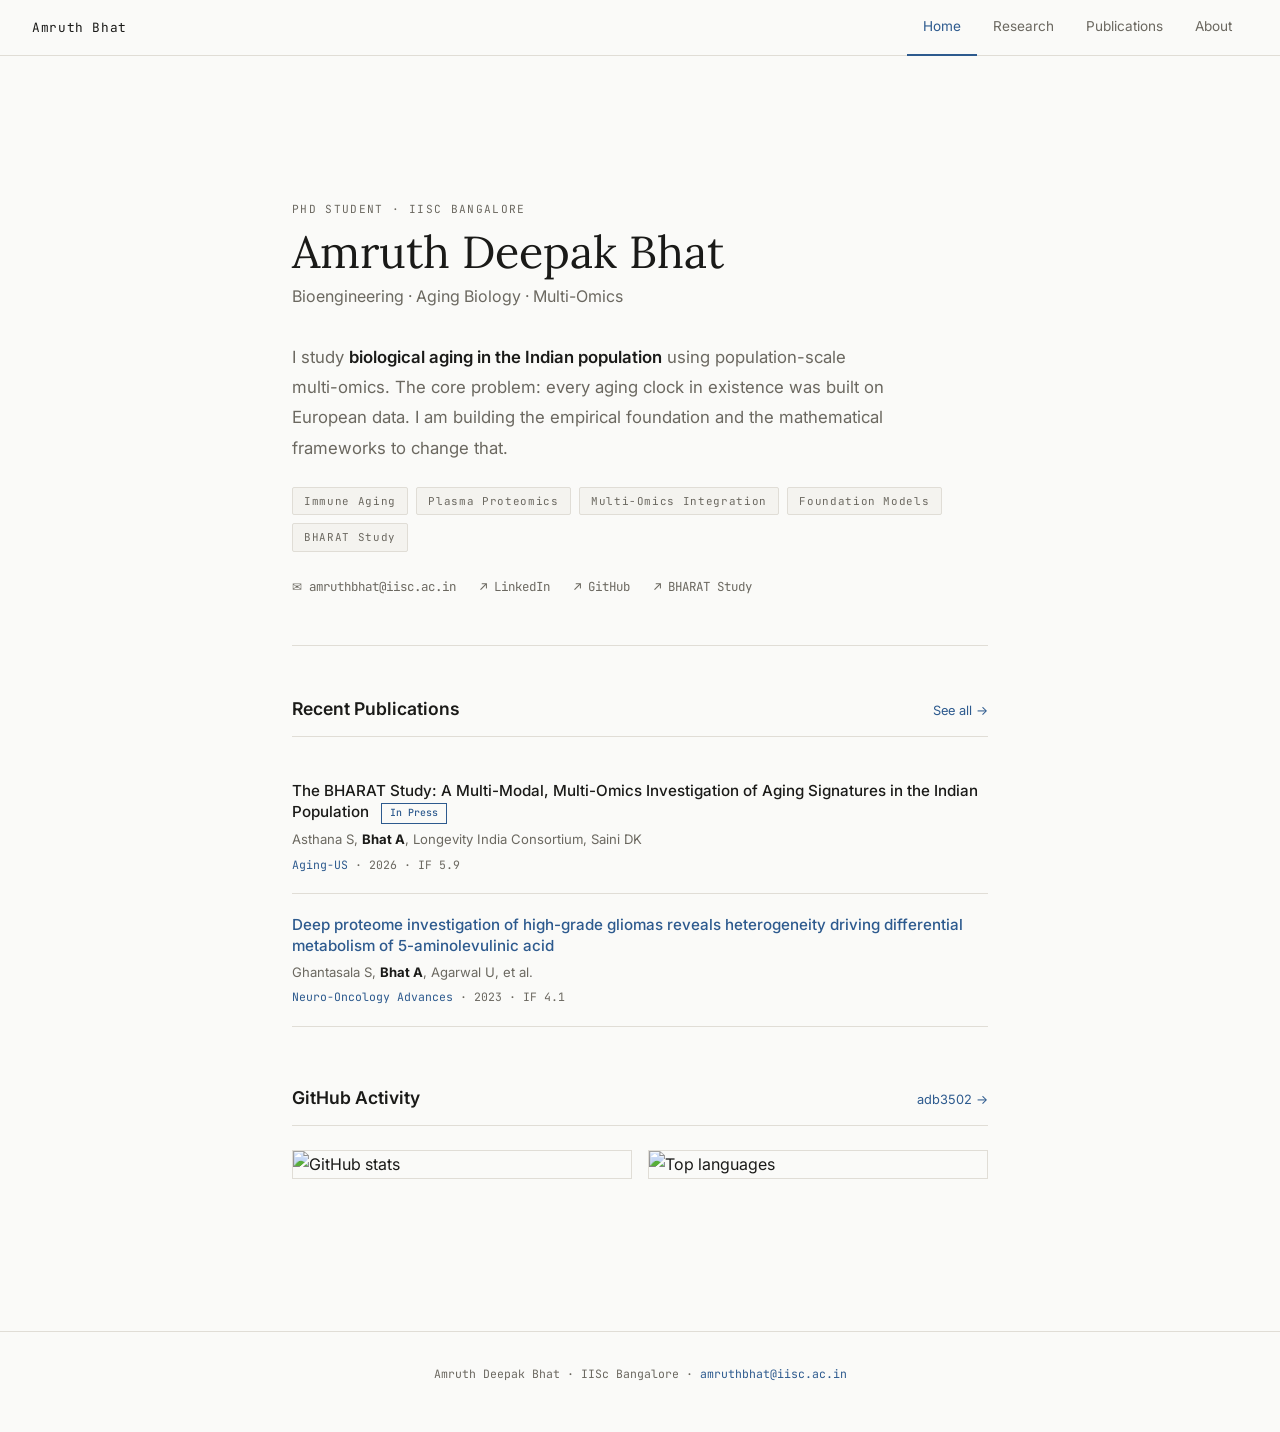
==== index.html @ d7d97cab "Initial commit of personal website Co-Authored-By: Claude Sonnet 4.6 <noreply@anthropic.com>" ====
<!DOCTYPE html>
<html lang="en">
<head>
<meta charset="UTF-8">
<meta name="viewport" content="width=device-width, initial-scale=1.0">
<title>Amruth Deepak Bhat</title>
<link rel="preconnect" href="https://fonts.googleapis.com">
<link href="https://fonts.googleapis.com/css2?family=Lora:ital,wght@0,400;0,600;1,400&family=Inter:wght@400;500;600&family=JetBrains+Mono:wght@300;400&display=swap" rel="stylesheet">
<link rel="stylesheet" href="style.css">
</head>
<body>

<nav>
  <a href="index.html" class="nav-brand">Amruth Bhat</a>
  <ul class="nav-links">
    <li><a href="index.html" class="active">Home</a></li>
    <li><a href="research.html">Research</a></li>
    <li><a href="publications.html">Publications</a></li>
    <li><a href="about.html">About</a></li>
  </ul>
</nav>

<main class="page">

  <div class="hero">
    <div class="label">PhD Student · IISc Bangalore</div>
    <h1 class="hero-name">Amruth Deepak Bhat</h1>
    <p class="hero-role">Bioengineering · Aging Biology · Multi-Omics</p>
    <p class="hero-bio">
      I study <strong>biological aging in the Indian population</strong> using population-scale multi-omics.
      The core problem: every aging clock in existence was built on European data.
      I am building the empirical foundation and the mathematical frameworks to change that.
    </p>
    <div class="tags">
      <span class="tag">Immune Aging</span>
      <span class="tag">Plasma Proteomics</span>
      <span class="tag">Multi-Omics Integration</span>
      <span class="tag">Foundation Models</span>
      <span class="tag">BHARAT Study</span>
    </div>
    <div class="contact-links">
      <a href="mailto:amruthbhat@iisc.ac.in">✉ amruthbhat@iisc.ac.in</a>
      <a href="https://linkedin.com/in/amruth-bhat" target="_blank">↗ LinkedIn</a>
      <a href="https://github.com/adb3502" target="_blank">↗ GitHub</a>
      <a href="https://www.longevity.iisc.ac.in/the-bharat-study" target="_blank">↗ BHARAT Study</a>
    </div>
  </div>

  <div class="section">
    <div class="section-header">
      <h2>Recent Publications</h2>
      <a href="publications.html">See all →</a>
    </div>

    <div class="pub-item">
      <div class="pub-title">The BHARAT Study: A Multi-Modal, Multi-Omics Investigation of Aging Signatures in the Indian Population <span class="pub-badge inpress">In Press</span></div>
      <div class="pub-authors">Asthana S, <strong>Bhat A</strong>, Longevity India Consortium, Saini DK</div>
      <div class="pub-venue"><span class="journal">Aging-US</span> · 2026 · IF 5.9</div>
    </div>

    <div class="pub-item">
      <div class="pub-title"><a href="https://doi.org/10.1093/noajnl/vdad065" target="_blank">Deep proteome investigation of high-grade gliomas reveals heterogeneity driving differential metabolism of 5-aminolevulinic acid</a></div>
      <div class="pub-authors">Ghantasala S, <strong>Bhat A</strong>, Agarwal U, et al.</div>
      <div class="pub-venue"><span class="journal">Neuro-Oncology Advances</span> · 2023 · IF 4.1</div>
    </div>
  </div>

  <div class="section">
    <div class="section-header">
      <h2>GitHub Activity</h2>
      <a href="https://github.com/adb3502" target="_blank">adb3502 →</a>
    </div>
    <div class="github-grid">
      <img src="https://github-readme-stats.vercel.app/api?username=adb3502&show_icons=true&hide_title=true&hide_border=true&bg_color=fafaf8&text_color=1a1a18&icon_color=2d5a8e&ring_color=2d5a8e&hide=stars" alt="GitHub stats" loading="lazy">
      <img src="https://github-readme-stats.vercel.app/api/top-langs/?username=adb3502&layout=compact&hide_border=true&bg_color=fafaf8&text_color=1a1a18&title_color=2d5a8e&hide_title=true" alt="Top languages" loading="lazy">
    </div>
  </div>

</main>

<footer>
  <p>Amruth Deepak Bhat · IISc Bangalore · <a href="mailto:amruthbhat@iisc.ac.in">amruthbhat@iisc.ac.in</a></p>
</footer>

</body>
</html>
---- style.css ----
*, *::before, *::after { box-sizing: border-box; margin: 0; padding: 0; }

:root {
  --bg: #fafaf8;
  --surface: #f4f3ef;
  --border: #e0ddd6;
  --text: #1a1a18;
  --text-muted: #6b6860;
  --accent: #2d5a8e;
  --accent-light: #e8f0f8;
  --mono: 'JetBrains Mono', 'Courier New', monospace;
  --serif: 'Lora', Georgia, serif;
  --sans: 'Inter', system-ui, sans-serif;
}

html { scroll-behavior: smooth; }

body {
  background: var(--bg);
  color: var(--text);
  font-family: var(--sans);
  font-size: 16px;
  line-height: 1.7;
}

a { color: var(--accent); text-decoration: none; }
a:hover { text-decoration: underline; }

/* NAV */
nav {
  background: var(--bg);
  border-bottom: 1px solid var(--border);
  position: sticky;
  top: 0;
  z-index: 100;
  padding: 0 2rem;
  display: flex;
  align-items: center;
  justify-content: space-between;
  height: 56px;
}
.nav-brand {
  font-family: var(--mono);
  font-size: 0.8rem;
  font-weight: 400;
  color: var(--text);
  letter-spacing: 0.05em;
  text-decoration: none;
}
.nav-brand:hover { text-decoration: none; color: var(--accent); }
.nav-links { display: flex; gap: 0; list-style: none; }
.nav-links a {
  font-size: 0.85rem;
  color: var(--text-muted);
  padding: 0 1rem;
  height: 56px;
  display: flex;
  align-items: center;
  border-bottom: 2px solid transparent;
  transition: color 0.15s, border-color 0.15s;
  text-decoration: none;
}
.nav-links a:hover, .nav-links a.active {
  color: var(--accent);
  border-bottom-color: var(--accent);
}

/* LAYOUT */
.page { max-width: 760px; margin: 0 auto; padding: 4rem 2rem 6rem; }
.page-wide { max-width: 1000px; margin: 0 auto; padding: 4rem 2rem 6rem; }

/* TYPOGRAPHY */
h1 { font-family: var(--serif); font-size: 2.2rem; font-weight: 400; line-height: 1.2; margin-bottom: 0.5rem; }
h2 { font-family: var(--serif); font-size: 1.5rem; font-weight: 400; margin-bottom: 1rem; margin-top: 3rem; }
h3 { font-size: 1rem; font-weight: 600; margin-bottom: 0.4rem; }
p { margin-bottom: 1rem; color: var(--text-muted); }
p strong { color: var(--text); font-weight: 600; }

.label {
  font-family: var(--mono);
  font-size: 0.7rem;
  letter-spacing: 0.12em;
  text-transform: uppercase;
  color: var(--text-muted);
  margin-bottom: 0.5rem;
}

/* HOME HERO */
.hero { padding: 5rem 0 3rem; border-bottom: 1px solid var(--border); margin-bottom: 3rem; }
.hero-name { font-family: var(--serif); font-size: 2.8rem; font-weight: 400; line-height: 1.1; margin-bottom: 0.4rem; }
.hero-role { font-size: 1rem; color: var(--text-muted); margin-bottom: 2rem; }
.hero-bio { font-size: 1.05rem; max-width: 600px; line-height: 1.8; color: var(--text-muted); }
.hero-bio strong { color: var(--text); }

/* TAGS */
.tags { display: flex; flex-wrap: wrap; gap: 0.5rem; margin: 1.5rem 0; }
.tag {
  font-family: var(--mono);
  font-size: 0.68rem;
  letter-spacing: 0.06em;
  padding: 0.25rem 0.7rem;
  background: var(--surface);
  border: 1px solid var(--border);
  color: var(--text-muted);
  border-radius: 2px;
}

/* SECTION */
.section { margin-bottom: 3.5rem; }
.section-header {
  display: flex;
  align-items: baseline;
  gap: 1rem;
  margin-bottom: 1.5rem;
  padding-bottom: 0.75rem;
  border-bottom: 1px solid var(--border);
}
.section-header h2 { margin: 0; font-size: 1.1rem; font-weight: 600; font-family: var(--sans); }
.section-header a { font-size: 0.8rem; color: var(--accent); margin-left: auto; }

/* PUB LIST */
.pub-item { padding: 1.2rem 0; border-bottom: 1px solid var(--border); }
.pub-item:first-child { border-top: 1px solid var(--border); }
.pub-title { font-size: 0.95rem; font-weight: 500; color: var(--text); margin-bottom: 0.3rem; line-height: 1.4; }
.pub-authors { font-size: 0.82rem; color: var(--text-muted); margin-bottom: 0.25rem; }
.pub-authors strong { color: var(--text); }
.pub-venue { font-family: var(--mono); font-size: 0.72rem; color: var(--text-muted); }
.pub-venue .journal { color: var(--accent); }
.pub-badge {
  display: inline-block;
  font-family: var(--mono);
  font-size: 0.62rem;
  padding: 0.15rem 0.5rem;
  border: 1px solid var(--border);
  color: var(--text-muted);
  margin-left: 0.5rem;
  vertical-align: middle;
}
.pub-badge.inpress { border-color: var(--accent); color: var(--accent); }

/* EXPERIENCE */
.exp-item { padding: 1.2rem 0; border-bottom: 1px solid var(--border); display: grid; grid-template-columns: 1fr auto; gap: 1rem; }
.exp-item:first-child { border-top: 1px solid var(--border); }
.exp-role { font-size: 0.95rem; font-weight: 600; color: var(--text); }
.exp-org { font-size: 0.85rem; color: var(--text-muted); }
.exp-date { font-family: var(--mono); font-size: 0.72rem; color: var(--text-muted); text-align: right; white-space: nowrap; }

/* GITHUB STATS */
.github-grid { display: grid; grid-template-columns: 1fr 1fr; gap: 1rem; }
.github-grid img { width: 100%; border: 1px solid var(--border); }

/* FOOTER */
footer {
  border-top: 1px solid var(--border);
  padding: 2rem;
  text-align: center;
  font-family: var(--mono);
  font-size: 0.72rem;
  color: var(--text-muted);
}

/* LINKS ROW */
.contact-links { display: flex; flex-wrap: wrap; gap: 1.5rem; margin-top: 1.5rem; }
.contact-links a {
  font-family: var(--mono);
  font-size: 0.78rem;
  color: var(--text-muted);
  display: flex;
  align-items: center;
  gap: 0.4rem;
  transition: color 0.15s;
  text-decoration: none;
}
.contact-links a:hover { color: var(--accent); }

@media (max-width: 600px) {
  .github-grid { grid-template-columns: 1fr; }
  .hero-name { font-size: 2rem; }
  nav { padding: 0 1rem; }
  .page, .page-wide { padding: 2rem 1rem 4rem; }
}
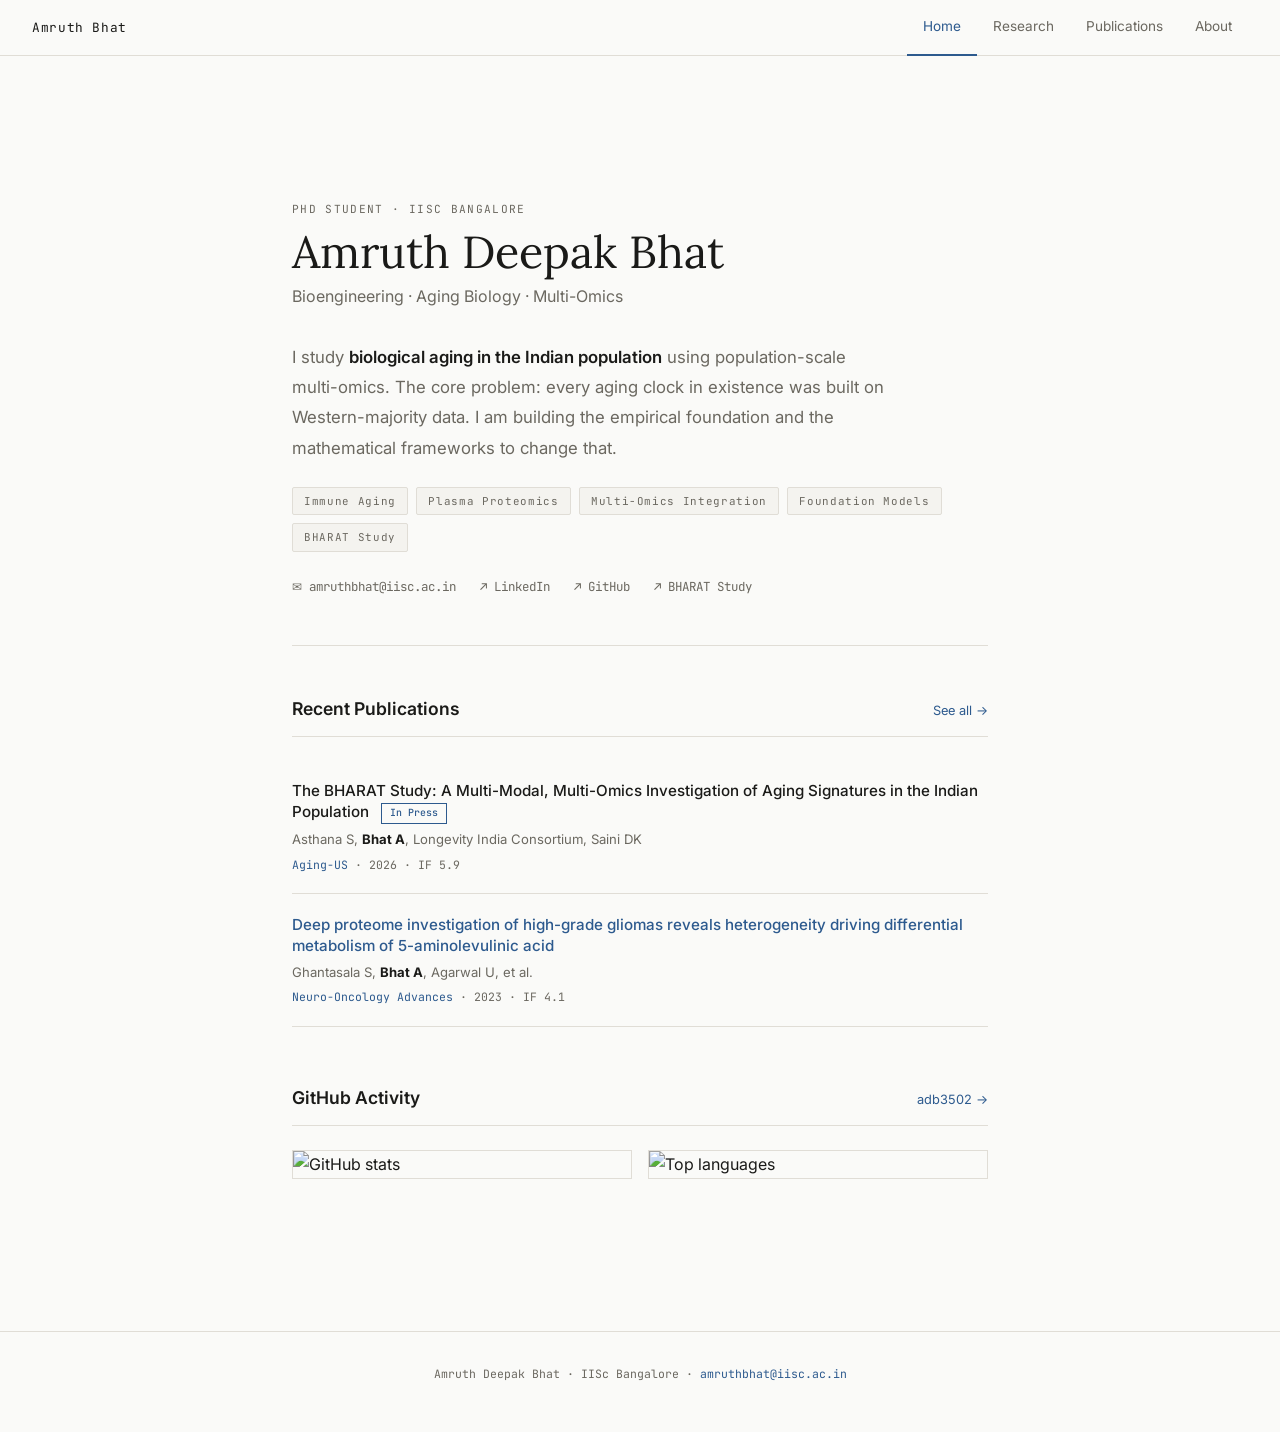
==== commit 23bceaf6: "Replace European with Western-majority, broaden cinema reference Co-Authored-By: Claude Sonnet 4.6 <" ====
--- a/index.html
+++ b/index.html
@@ -28,7 +28,7 @@
     <p class="hero-role">Bioengineering · Aging Biology · Multi-Omics</p>
     <p class="hero-bio">
       I study <strong>biological aging in the Indian population</strong> using population-scale multi-omics.
-      The core problem: every aging clock in existence was built on European data.
+      The core problem: every aging clock in existence was built on Western-majority data.
       I am building the empirical foundation and the mathematical frameworks to change that.
     </p>
     <div class="tags">
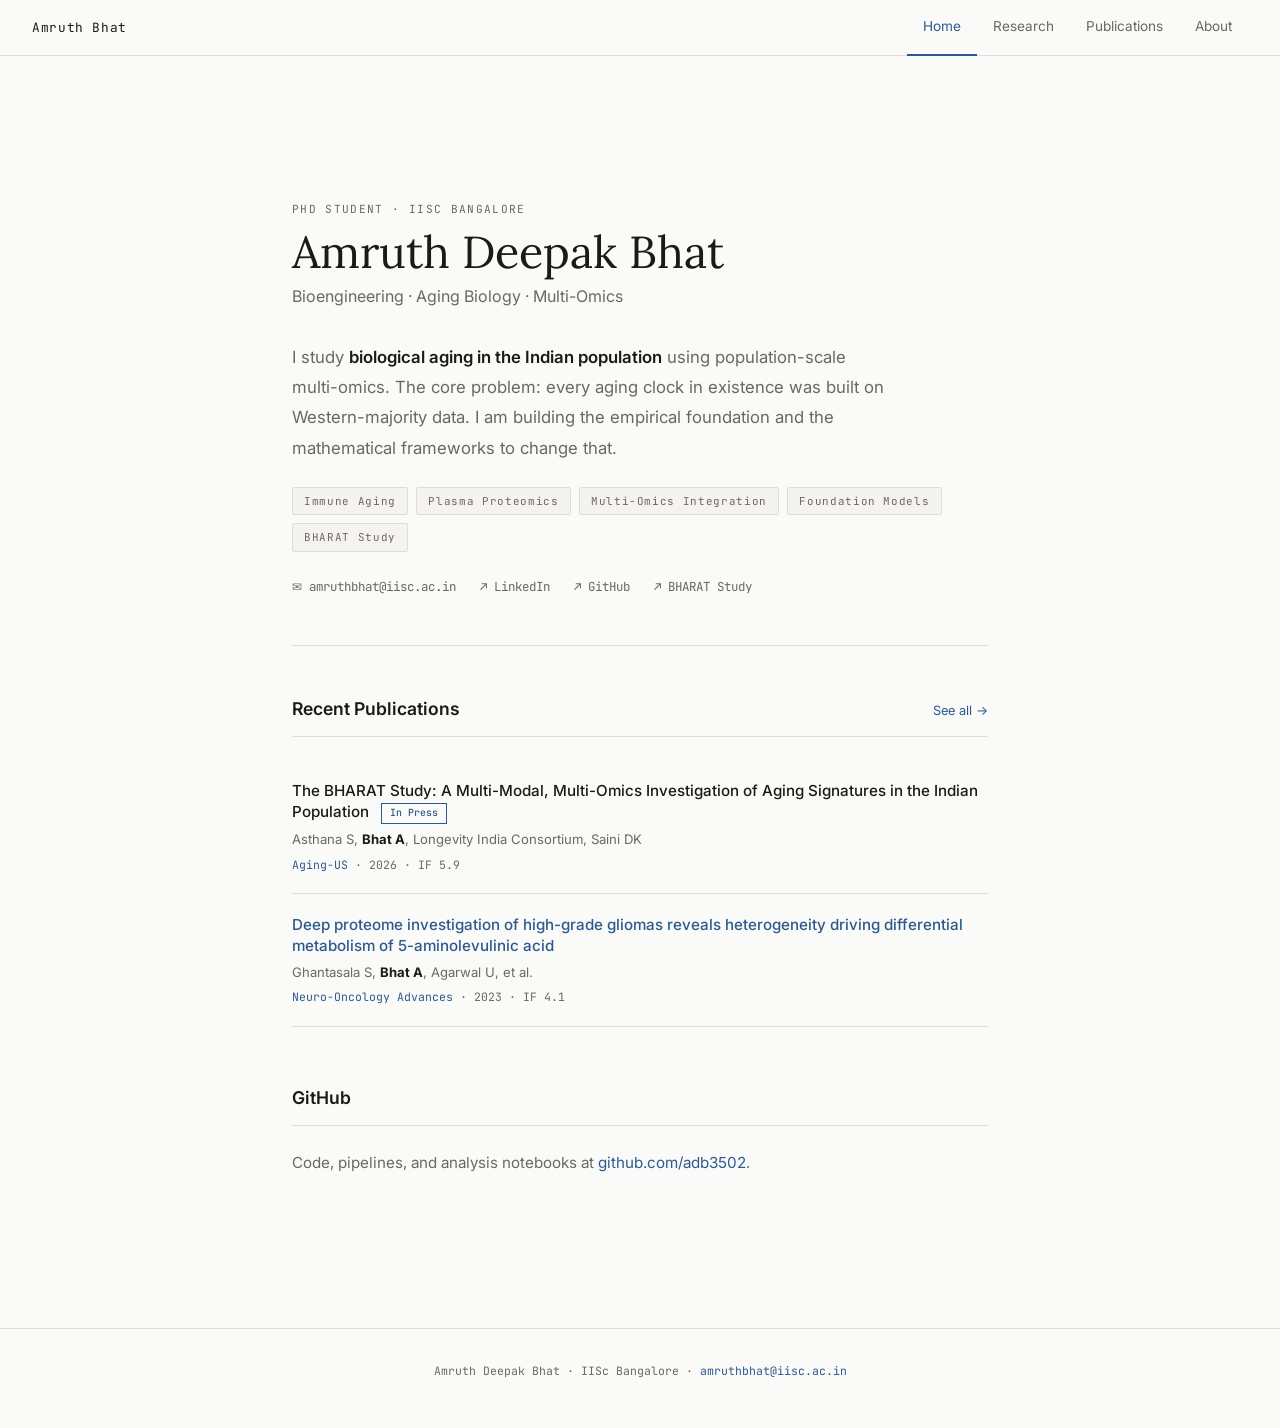
==== commit bbde16b8: "Replace broken GitHub stats images with simple profile link Co-Authored-By: Claude Sonnet 4.6 <norep" ====
--- a/index.html
+++ b/index.html
@@ -67,13 +67,12 @@
 
   <div class="section">
     <div class="section-header">
-      <h2>GitHub Activity</h2>
-      <a href="https://github.com/adb3502" target="_blank">adb3502 →</a>
+      <h2>GitHub</h2>
     </div>
-    <div class="github-grid">
-      <img src="https://github-readme-stats.vercel.app/api?username=adb3502&show_icons=true&hide_title=true&hide_border=true&bg_color=fafaf8&text_color=1a1a18&icon_color=2d5a8e&ring_color=2d5a8e&hide=stars" alt="GitHub stats" loading="lazy">
-      <img src="https://github-readme-stats.vercel.app/api/top-langs/?username=adb3502&layout=compact&hide_border=true&bg_color=fafaf8&text_color=1a1a18&title_color=2d5a8e&hide_title=true" alt="Top languages" loading="lazy">
-    </div>
+    <p style="font-size:0.95rem; color: var(--text-muted);">
+      Code, pipelines, and analysis notebooks at
+      <a href="https://github.com/adb3502" target="_blank">github.com/adb3502</a>.
+    </p>
   </div>
 
 </main>
